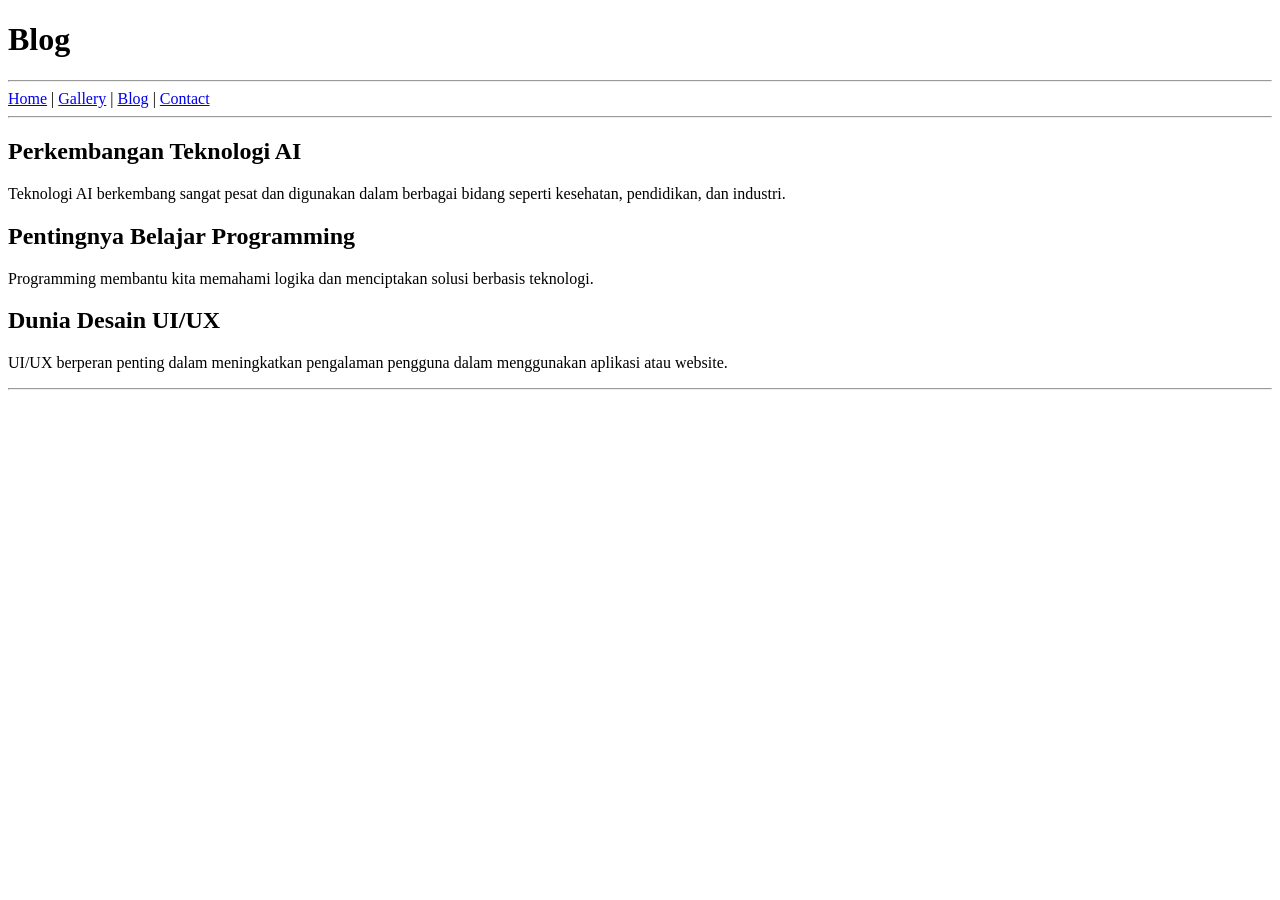
==== blog.html @ 3b91ffc8 "Add files via upload" ====
<!DOCTYPE html>
<html>
<head>
    <title>Blog</title>
</head>
<body>

<h1>Blog</h1>

<hr>

<a href="index.html">Home</a> |
<a href="gallery.html">Gallery</a> |
<a href="blog.html">Blog</a> |
<a href="contact.html">Contact</a>

<hr>

<h2>Perkembangan Teknologi AI</h2>
<p>Teknologi AI berkembang sangat pesat dan digunakan dalam berbagai bidang seperti kesehatan, pendidikan, dan industri.</p>

<h2>Pentingnya Belajar Programming</h2>
<p>Programming membantu kita memahami logika dan menciptakan solusi berbasis teknologi.</p>

<h2>Dunia Desain UI/UX</h2>
<p>UI/UX berperan penting dalam meningkatkan pengalaman pengguna dalam menggunakan aplikasi atau website.</p>

<hr>

</body>
</html>
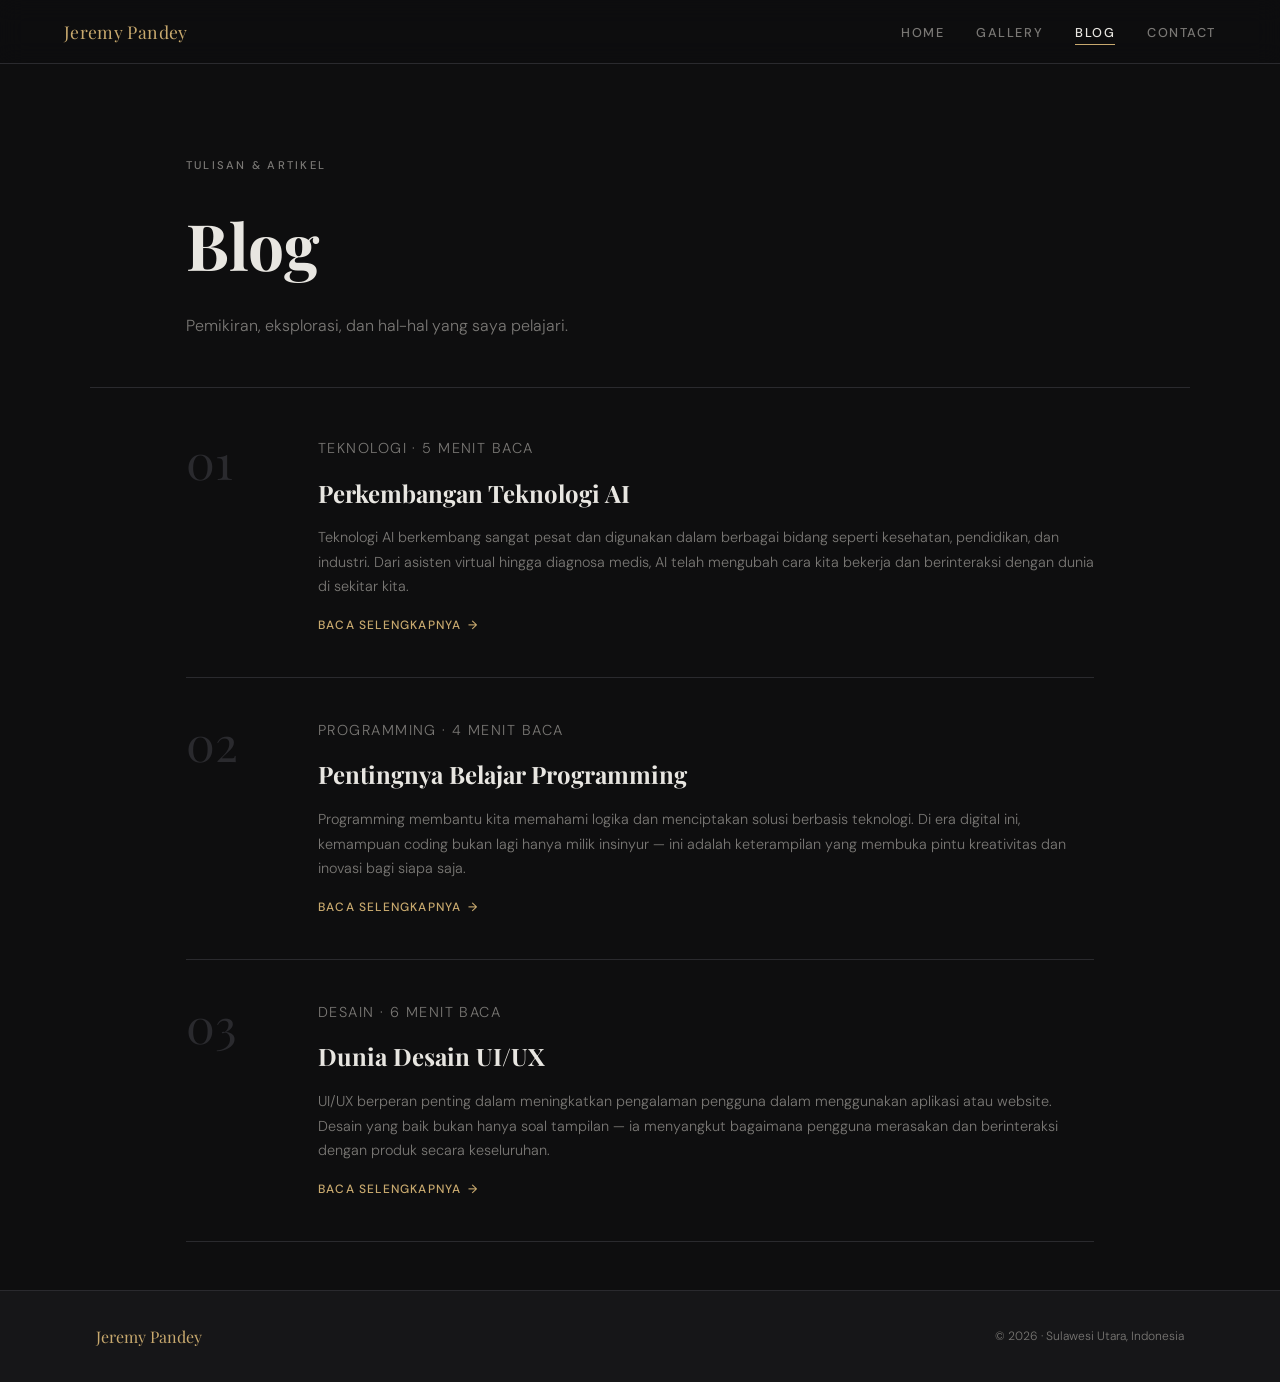
==== commit 0613d868: "Add files via upload" ====
--- a/blog.html
+++ b/blog.html
@@ -1,31 +1,84 @@
-<!DOCTYPE html>
-<html>
-<head>
-    <title>Blog</title>
-</head>
-<body>
-
-<h1>Blog</h1>
-
-<hr>
-
-<a href="index.html">Home</a> |
-<a href="gallery.html">Gallery</a> |
-<a href="blog.html">Blog</a> |
-<a href="contact.html">Contact</a>
-
-<hr>
-
-<h2>Perkembangan Teknologi AI</h2>
-<p>Teknologi AI berkembang sangat pesat dan digunakan dalam berbagai bidang seperti kesehatan, pendidikan, dan industri.</p>
-
-<h2>Pentingnya Belajar Programming</h2>
-<p>Programming membantu kita memahami logika dan menciptakan solusi berbasis teknologi.</p>
-
-<h2>Dunia Desain UI/UX</h2>
-<p>UI/UX berperan penting dalam meningkatkan pengalaman pengguna dalam menggunakan aplikasi atau website.</p>
-
-<hr>
-
-</body>
-</html>+<!DOCTYPE html>
+<html lang="id">
+<head>
+  <meta charset="UTF-8">
+  <meta name="viewport" content="width=device-width, initial-scale=1.0">
+  <title>Blog — Jeremy Pandey</title>
+  <link rel="stylesheet" href="style.css">
+</head>
+<body>
+
+  <div id="loader"><div class="loader-bar"></div></div>
+
+  <nav>
+    <a href="index.html" class="nav-logo">Jeremy Pandey</a>
+    <ul class="nav-links">
+      <li><a href="index.html">Home</a></li>
+      <li><a href="gallery.html">Gallery</a></li>
+      <li><a href="blog.html">Blog</a></li>
+      <li><a href="contact.html">Contact</a></li>
+    </ul>
+    <button class="hamburger" aria-label="Menu">
+      <span></span><span></span><span></span>
+    </button>
+  </nav>
+
+  <div class="mobile-menu">
+    <a href="index.html">Home</a>
+    <a href="gallery.html">Gallery</a>
+    <a href="blog.html">Blog</a>
+    <a href="contact.html">Contact</a>
+  </div>
+
+  <main class="page">
+
+    <div class="blog-header">
+      <p class="section-label">Tulisan & Artikel</p>
+      <h1>Blog</h1>
+      <p>Pemikiran, eksplorasi, dan hal-hal yang saya pelajari.</p>
+    </div>
+
+    <div class="blog-list">
+
+      <article class="blog-card fade-in">
+        <div class="blog-num">01</div>
+        <div>
+          <p class="blog-meta">Teknologi · 5 menit baca</p>
+          <h2>Perkembangan Teknologi AI</h2>
+          <p>Teknologi AI berkembang sangat pesat dan digunakan dalam berbagai bidang seperti kesehatan, pendidikan, dan industri. Dari asisten virtual hingga diagnosa medis, AI telah mengubah cara kita bekerja dan berinteraksi dengan dunia di sekitar kita.</p>
+          <span class="read-more">Baca Selengkapnya <span class="arrow">→</span></span>
+        </div>
+      </article>
+
+      <article class="blog-card fade-in">
+        <div class="blog-num">02</div>
+        <div>
+          <p class="blog-meta">Programming · 4 menit baca</p>
+          <h2>Pentingnya Belajar Programming</h2>
+          <p>Programming membantu kita memahami logika dan menciptakan solusi berbasis teknologi. Di era digital ini, kemampuan coding bukan lagi hanya milik insinyur — ini adalah keterampilan yang membuka pintu kreativitas dan inovasi bagi siapa saja.</p>
+          <span class="read-more">Baca Selengkapnya <span class="arrow">→</span></span>
+        </div>
+      </article>
+
+      <article class="blog-card fade-in">
+        <div class="blog-num">03</div>
+        <div>
+          <p class="blog-meta">Desain · 6 menit baca</p>
+          <h2>Dunia Desain UI/UX</h2>
+          <p>UI/UX berperan penting dalam meningkatkan pengalaman pengguna dalam menggunakan aplikasi atau website. Desain yang baik bukan hanya soal tampilan — ia menyangkut bagaimana pengguna merasakan dan berinteraksi dengan produk secara keseluruhan.</p>
+          <span class="read-more">Baca Selengkapnya <span class="arrow">→</span></span>
+        </div>
+      </article>
+
+    </div>
+
+  </main>
+
+  <footer>
+    <span class="footer-name">Jeremy Pandey</span>
+    <span class="footer-copy">© 2026 · Sulawesi Utara, Indonesia</span>
+  </footer>
+
+  <script src="script.js"></script>
+</body>
+</html>
--- a/style.css
+++ b/style.css
@@ -0,0 +1,651 @@
+/* ============================================
+   JEREMY PANDEY — PORTFOLIO
+   Aesthetic: Editorial Dark — Refined & Bold
+   ============================================ */
+
+@import url('https://fonts.googleapis.com/css2?family=Playfair+Display:ital,wght@0,400;0,700;1,400&family=DM+Sans:wght@300;400;500&display=swap');
+
+/* ── CSS Variables ─────────────────────────── */
+:root {
+  --bg:        #0e0e0f;
+  --bg2:       #161618;
+  --surface:   #1e1e21;
+  --border:    #2a2a2e;
+  --accent:    #c8a96e;
+  --accent2:   #e8c98e;
+  --text:      #e8e6e1;
+  --muted:     #7a7875;
+  --nav-h:     64px;
+
+  --ff-head: 'Playfair Display', Georgia, serif;
+  --ff-body: 'DM Sans', system-ui, sans-serif;
+
+  --ease-out-expo: cubic-bezier(0.16, 1, 0.3, 1);
+}
+
+/* ── Reset ─────────────────────────────────── */
+*, *::before, *::after { box-sizing: border-box; margin: 0; padding: 0; }
+
+html { scroll-behavior: smooth; }
+
+body {
+  background: var(--bg);
+  color: var(--text);
+  font-family: var(--ff-body);
+  font-weight: 300;
+  line-height: 1.7;
+  min-height: 100vh;
+  overflow-x: hidden;
+}
+
+img { display: block; max-width: 100%; }
+a  { color: inherit; text-decoration: none; }
+
+/* ── Scrollbar ─────────────────────────────── */
+::-webkit-scrollbar { width: 4px; }
+::-webkit-scrollbar-track { background: var(--bg); }
+::-webkit-scrollbar-thumb { background: var(--accent); border-radius: 2px; }
+
+/* ── Page Loader ───────────────────────────── */
+#loader {
+  position: fixed; inset: 0;
+  background: var(--bg);
+  z-index: 9999;
+  display: flex; align-items: center; justify-content: center;
+  transition: opacity 0.5s ease, visibility 0.5s ease;
+}
+#loader.hidden { opacity: 0; visibility: hidden; }
+.loader-bar {
+  width: 120px; height: 2px;
+  background: var(--border);
+  border-radius: 2px;
+  overflow: hidden;
+}
+.loader-bar::after {
+  content: '';
+  display: block; height: 100%;
+  background: var(--accent);
+  animation: load 0.8s var(--ease-out-expo) forwards;
+}
+@keyframes load { from { width: 0; } to { width: 100%; } }
+
+/* ── Navigation ────────────────────────────── */
+nav {
+  position: fixed; top: 0; left: 0; right: 0;
+  height: var(--nav-h);
+  display: flex; align-items: center;
+  padding: 0 clamp(1.5rem, 5vw, 4rem);
+  background: rgba(14,14,15,0.85);
+  backdrop-filter: blur(12px);
+  border-bottom: 1px solid var(--border);
+  z-index: 100;
+  justify-content: space-between;
+}
+
+.nav-logo {
+  font-family: var(--ff-head);
+  font-size: 1.1rem;
+  letter-spacing: 0.02em;
+  color: var(--accent);
+}
+
+.nav-links {
+  display: flex; gap: 2rem;
+  list-style: none;
+}
+
+.nav-links a {
+  font-size: 0.8rem;
+  font-weight: 500;
+  letter-spacing: 0.12em;
+  text-transform: uppercase;
+  color: var(--muted);
+  position: relative;
+  transition: color 0.3s;
+}
+.nav-links a::after {
+  content: '';
+  position: absolute; bottom: -4px; left: 0;
+  width: 0; height: 1px;
+  background: var(--accent);
+  transition: width 0.3s var(--ease-out-expo);
+}
+.nav-links a:hover,
+.nav-links a.active { color: var(--text); }
+.nav-links a:hover::after,
+.nav-links a.active::after { width: 100%; }
+
+/* Hamburger */
+.hamburger {
+  display: none; flex-direction: column; gap: 5px;
+  background: none; border: none; cursor: pointer;
+  padding: 4px;
+}
+.hamburger span {
+  display: block; width: 22px; height: 1.5px;
+  background: var(--text);
+  transition: transform 0.3s, opacity 0.3s;
+}
+.hamburger.open span:nth-child(1) { transform: translateY(6.5px) rotate(45deg); }
+.hamburger.open span:nth-child(2) { opacity: 0; }
+.hamburger.open span:nth-child(3) { transform: translateY(-6.5px) rotate(-45deg); }
+
+/* Mobile menu */
+.mobile-menu {
+  display: none;
+  position: fixed; top: var(--nav-h); left: 0; right: 0;
+  background: var(--bg2);
+  border-bottom: 1px solid var(--border);
+  padding: 1.5rem;
+  z-index: 99;
+  flex-direction: column; gap: 1rem;
+}
+.mobile-menu.open { display: flex; }
+.mobile-menu a {
+  font-size: 0.85rem; font-weight: 500;
+  letter-spacing: 0.1em; text-transform: uppercase;
+  color: var(--muted);
+  transition: color 0.2s;
+}
+.mobile-menu a:hover, .mobile-menu a.active { color: var(--accent); }
+
+/* ── Page Wrapper ──────────────────────────── */
+.page {
+  padding-top: var(--nav-h);
+  min-height: 100vh;
+}
+
+/* ── Section Utility ───────────────────────── */
+.section {
+  padding: clamp(4rem, 10vw, 8rem) clamp(1.5rem, 8vw, 6rem);
+  max-width: 1100px;
+  margin: 0 auto;
+}
+
+.section-label {
+  font-size: 0.7rem;
+  font-weight: 500;
+  letter-spacing: 0.2em;
+  text-transform: uppercase;
+  color: var(--accent);
+  margin-bottom: 1rem;
+}
+
+/* ── Divider ───────────────────────────────── */
+.divider {
+  border: none;
+  border-top: 1px solid var(--border);
+  margin: 0 clamp(1.5rem, 8vw, 6rem);
+}
+
+/* ── Fade-in animation ─────────────────────── */
+.fade-in {
+  opacity: 0;
+  transform: translateY(24px);
+  transition: opacity 0.7s var(--ease-out-expo), transform 0.7s var(--ease-out-expo);
+}
+.fade-in.visible { opacity: 1; transform: none; }
+
+
+/* ================================================
+   HOME PAGE
+   ================================================ */
+
+.hero {
+  min-height: calc(100vh - var(--nav-h));
+  display: grid;
+  place-items: center;
+  padding: 4rem clamp(1.5rem, 8vw, 6rem);
+  position: relative;
+  overflow: hidden;
+}
+
+/* Decorative grid lines */
+.hero::before {
+  content: '';
+  position: absolute; inset: 0;
+  background-image:
+    linear-gradient(var(--border) 1px, transparent 1px),
+    linear-gradient(90deg, var(--border) 1px, transparent 1px);
+  background-size: 60px 60px;
+  opacity: 0.25;
+  mask-image: radial-gradient(ellipse 80% 80% at 50% 50%, black 40%, transparent 100%);
+}
+
+.hero-inner {
+  position: relative;
+  text-align: center;
+  max-width: 750px;
+}
+
+.hero-eyebrow {
+  display: inline-flex; align-items: center; gap: 0.75rem;
+  font-size: 0.7rem; font-weight: 500;
+  letter-spacing: 0.2em; text-transform: uppercase;
+  color: var(--accent);
+  margin-bottom: 2rem;
+}
+.hero-eyebrow::before,
+.hero-eyebrow::after {
+  content: '';
+  display: block; width: 32px; height: 1px;
+  background: var(--accent);
+}
+
+.hero-title {
+  font-family: var(--ff-head);
+  font-size: clamp(2.8rem, 8vw, 5.5rem);
+  line-height: 1.1;
+  margin-bottom: 1.5rem;
+}
+.hero-title em {
+  font-style: italic;
+  color: var(--accent);
+}
+
+.hero-subtitle {
+  font-size: clamp(0.9rem, 2vw, 1.05rem);
+  color: var(--muted);
+  max-width: 480px;
+  margin: 0 auto 2.5rem;
+}
+
+.btn {
+  display: inline-flex; align-items: center; gap: 0.5rem;
+  padding: 0.75rem 2rem;
+  font-family: var(--ff-body);
+  font-size: 0.78rem; font-weight: 500;
+  letter-spacing: 0.12em; text-transform: uppercase;
+  border: 1px solid var(--accent);
+  color: var(--accent);
+  background: transparent;
+  cursor: pointer;
+  transition: background 0.3s, color 0.3s;
+  text-decoration: none;
+}
+.btn:hover { background: var(--accent); color: var(--bg); }
+
+/* Skills strip */
+.skills-strip {
+  padding: 3rem clamp(1.5rem, 8vw, 6rem);
+  background: var(--bg2);
+  border-top: 1px solid var(--border);
+  border-bottom: 1px solid var(--border);
+}
+.skills-strip h2 {
+  font-family: var(--ff-head);
+  font-size: clamp(1.2rem, 3vw, 1.6rem);
+  margin-bottom: 2rem;
+}
+.skills-grid {
+  display: grid;
+  grid-template-columns: repeat(auto-fit, minmax(200px, 1fr));
+  gap: 1.5rem;
+}
+.skill-card {
+  background: var(--surface);
+  border: 1px solid var(--border);
+  padding: 1.5rem;
+  transition: border-color 0.3s, transform 0.3s;
+}
+.skill-card:hover {
+  border-color: var(--accent);
+  transform: translateY(-3px);
+}
+.skill-card .icon {
+  font-size: 1.6rem;
+  margin-bottom: 0.75rem;
+}
+.skill-card h3 {
+  font-size: 0.85rem; font-weight: 500;
+  letter-spacing: 0.05em;
+  margin-bottom: 0.5rem;
+}
+.skill-card p { font-size: 0.8rem; color: var(--muted); }
+
+/* About strip */
+.about-strip {
+  max-width: 1100px; margin: 0 auto;
+  padding: clamp(4rem, 8vw, 7rem) clamp(1.5rem, 8vw, 6rem);
+  display: grid;
+  grid-template-columns: 1fr 1fr;
+  gap: 4rem;
+  align-items: center;
+}
+.about-strip h2 {
+  font-family: var(--ff-head);
+  font-size: clamp(1.6rem, 4vw, 2.5rem);
+  margin-bottom: 1.2rem;
+}
+.about-strip p { color: var(--muted); font-size: 0.95rem; }
+.about-accent {
+  border-left: 2px solid var(--accent);
+  padding: 1.5rem 2rem;
+  background: var(--bg2);
+  font-family: var(--ff-head);
+  font-size: clamp(1rem, 2vw, 1.2rem);
+  font-style: italic;
+  color: var(--text);
+}
+
+
+/* ================================================
+   GALLERY PAGE
+   ================================================ */
+
+.gallery-header {
+  padding: 5rem clamp(1.5rem, 8vw, 6rem) 3rem;
+  max-width: 1100px; margin: 0 auto;
+  border-bottom: 1px solid var(--border);
+}
+.gallery-header h1 {
+  font-family: var(--ff-head);
+  font-size: clamp(2rem, 6vw, 4rem);
+}
+.gallery-header p { color: var(--muted); margin-top: 0.75rem; }
+
+.gallery-grid {
+  padding: 3rem clamp(1.5rem, 8vw, 6rem);
+  max-width: 1100px; margin: 0 auto;
+  display: grid;
+  grid-template-columns: repeat(auto-fill, minmax(260px, 1fr));
+  gap: 1.25rem;
+}
+
+.gallery-item {
+  position: relative;
+  overflow: hidden;
+  background: var(--surface);
+  border: 1px solid var(--border);
+  aspect-ratio: 4/3;
+  cursor: pointer;
+}
+.gallery-item img {
+  width: 100%; height: 100%;
+  object-fit: cover;
+  transition: transform 0.6s var(--ease-out-expo);
+}
+.gallery-item:hover img { transform: scale(1.06); }
+
+.gallery-item .overlay {
+  position: absolute; inset: 0;
+  background: rgba(14,14,15,0.7);
+  display: flex; align-items: flex-end;
+  padding: 1rem;
+  opacity: 0;
+  transition: opacity 0.3s;
+}
+.gallery-item:hover .overlay { opacity: 1; }
+.overlay-label {
+  font-size: 0.75rem; font-weight: 500;
+  letter-spacing: 0.08em; text-transform: uppercase;
+  color: var(--accent);
+}
+
+/* Lightbox */
+#lightbox {
+  position: fixed; inset: 0;
+  background: rgba(0,0,0,0.92);
+  z-index: 1000;
+  display: none;
+  align-items: center; justify-content: center;
+  padding: 2rem;
+}
+#lightbox.open { display: flex; }
+#lightbox img {
+  max-width: 90vw; max-height: 85vh;
+  object-fit: contain;
+  border: 1px solid var(--border);
+}
+#lightbox-close {
+  position: absolute; top: 1.5rem; right: 1.5rem;
+  background: none; border: none;
+  color: var(--text); font-size: 1.5rem;
+  cursor: pointer; line-height: 1;
+  transition: color 0.2s;
+}
+#lightbox-close:hover { color: var(--accent); }
+
+
+/* ================================================
+   BLOG PAGE
+   ================================================ */
+
+.blog-header {
+  padding: 5rem clamp(1.5rem, 8vw, 6rem) 3rem;
+  max-width: 1100px; margin: 0 auto;
+  border-bottom: 1px solid var(--border);
+}
+.blog-header h1 {
+  font-family: var(--ff-head);
+  font-size: clamp(2rem, 6vw, 4rem);
+}
+.blog-header p { color: var(--muted); margin-top: 0.75rem; }
+
+.blog-list {
+  max-width: 1100px; margin: 0 auto;
+  padding: 3rem clamp(1.5rem, 8vw, 6rem);
+  display: flex; flex-direction: column; gap: 0;
+}
+
+.blog-card {
+  display: grid;
+  grid-template-columns: 100px 1fr;
+  gap: 2rem;
+  align-items: start;
+  padding: 2.5rem 0;
+  border-bottom: 1px solid var(--border);
+  transition: background 0.2s;
+  cursor: pointer;
+}
+.blog-card:first-child { padding-top: 0; }
+
+.blog-num {
+  font-family: var(--ff-head);
+  font-size: 3rem;
+  color: var(--border);
+  line-height: 1;
+  user-select: none;
+}
+
+.blog-meta { font-size: 0.72rem; color: var(--accent); letter-spacing: 0.1em; text-transform: uppercase; margin-bottom: 0.75rem; }
+.blog-card h2 {
+  font-family: var(--ff-head);
+  font-size: clamp(1.1rem, 2.5vw, 1.5rem);
+  margin-bottom: 0.75rem;
+  transition: color 0.2s;
+}
+.blog-card:hover h2 { color: var(--accent); }
+.blog-card p { font-size: 0.9rem; color: var(--muted); }
+
+.read-more {
+  display: inline-flex; align-items: center; gap: 0.4rem;
+  margin-top: 1rem;
+  font-size: 0.75rem; font-weight: 500;
+  letter-spacing: 0.1em; text-transform: uppercase;
+  color: var(--accent);
+}
+.read-more .arrow { transition: transform 0.2s; }
+.blog-card:hover .read-more .arrow { transform: translateX(5px); }
+
+
+/* ================================================
+   CONTACT PAGE
+   ================================================ */
+
+.contact-header {
+  padding: 5rem clamp(1.5rem, 8vw, 6rem) 3rem;
+  max-width: 1100px; margin: 0 auto;
+  border-bottom: 1px solid var(--border);
+}
+.contact-header h1 {
+  font-family: var(--ff-head);
+  font-size: clamp(2rem, 6vw, 4rem);
+}
+.contact-header p { color: var(--muted); margin-top: 0.75rem; }
+
+.contact-layout {
+  max-width: 1100px; margin: 0 auto;
+  padding: 3rem clamp(1.5rem, 8vw, 6rem);
+  display: grid;
+  grid-template-columns: 1fr 1fr;
+  gap: 4rem;
+}
+
+.contact-info h2 {
+  font-family: var(--ff-head);
+  font-size: 1.4rem;
+  margin-bottom: 2rem;
+}
+
+.info-item {
+  display: flex; gap: 1rem;
+  margin-bottom: 1.5rem;
+  align-items: flex-start;
+}
+.info-icon {
+  width: 36px; height: 36px;
+  border: 1px solid var(--border);
+  display: grid; place-items: center;
+  font-size: 0.9rem;
+  flex-shrink: 0;
+  color: var(--accent);
+}
+.info-label {
+  font-size: 0.7rem; font-weight: 500;
+  letter-spacing: 0.1em; text-transform: uppercase;
+  color: var(--muted);
+  margin-bottom: 0.2rem;
+}
+.info-value { font-size: 0.9rem; }
+
+.social-links { margin-top: 3rem; }
+.social-links h3 {
+  font-size: 0.7rem; font-weight: 500;
+  letter-spacing: 0.15em; text-transform: uppercase;
+  color: var(--muted);
+  margin-bottom: 1rem;
+}
+.social-row {
+  display: flex; flex-direction: column; gap: 0.75rem;
+}
+.social-link {
+  display: flex; align-items: center; gap: 1rem;
+  padding: 0.75rem 1rem;
+  border: 1px solid var(--border);
+  font-size: 0.85rem;
+  transition: border-color 0.3s, color 0.3s, transform 0.3s;
+}
+.social-link:hover {
+  border-color: var(--accent);
+  color: var(--accent);
+  transform: translateX(6px);
+}
+.social-icon { font-size: 1rem; }
+
+/* Contact form */
+.contact-form h2 {
+  font-family: var(--ff-head);
+  font-size: 1.4rem;
+  margin-bottom: 2rem;
+}
+.form-group { margin-bottom: 1.25rem; }
+.form-group label {
+  display: block;
+  font-size: 0.7rem; font-weight: 500;
+  letter-spacing: 0.1em; text-transform: uppercase;
+  color: var(--muted);
+  margin-bottom: 0.5rem;
+}
+.form-group input,
+.form-group textarea {
+  width: 100%;
+  background: var(--surface);
+  border: 1px solid var(--border);
+  color: var(--text);
+  font-family: var(--ff-body);
+  font-size: 0.9rem;
+  padding: 0.75rem 1rem;
+  transition: border-color 0.3s;
+  outline: none;
+  resize: vertical;
+}
+.form-group input:focus,
+.form-group textarea:focus { border-color: var(--accent); }
+.form-group textarea { min-height: 120px; }
+
+.form-submit {
+  width: 100%;
+  padding: 0.9rem;
+  background: var(--accent);
+  color: var(--bg);
+  border: none;
+  font-family: var(--ff-body);
+  font-size: 0.8rem; font-weight: 500;
+  letter-spacing: 0.12em; text-transform: uppercase;
+  cursor: pointer;
+  transition: background 0.3s, transform 0.2s;
+}
+.form-submit:hover { background: var(--accent2); }
+.form-submit:active { transform: scale(0.98); }
+
+.form-success {
+  display: none;
+  background: var(--surface);
+  border: 1px solid var(--accent);
+  padding: 1rem;
+  font-size: 0.9rem;
+  color: var(--accent);
+  margin-top: 1rem;
+  text-align: center;
+}
+.form-success.visible { display: block; }
+
+
+/* ================================================
+   FOOTER
+   ================================================ */
+
+footer {
+  background: var(--bg2);
+  border-top: 1px solid var(--border);
+  padding: 2rem clamp(1.5rem, 8vw, 6rem);
+  display: flex; align-items: center; justify-content: space-between;
+  gap: 1rem;
+  flex-wrap: wrap;
+}
+.footer-name {
+  font-family: var(--ff-head);
+  font-size: 1rem;
+  color: var(--accent);
+}
+.footer-copy {
+  font-size: 0.75rem;
+  color: var(--muted);
+}
+
+
+/* ================================================
+   RESPONSIVE
+   ================================================ */
+
+@media (max-width: 768px) {
+  .nav-links { display: none; }
+  .hamburger { display: flex; }
+
+  .about-strip {
+    grid-template-columns: 1fr;
+    gap: 2rem;
+  }
+
+  .contact-layout {
+    grid-template-columns: 1fr;
+    gap: 3rem;
+  }
+
+  .blog-card {
+    grid-template-columns: 60px 1fr;
+    gap: 1rem;
+  }
+  .blog-num { font-size: 2rem; }
+}
